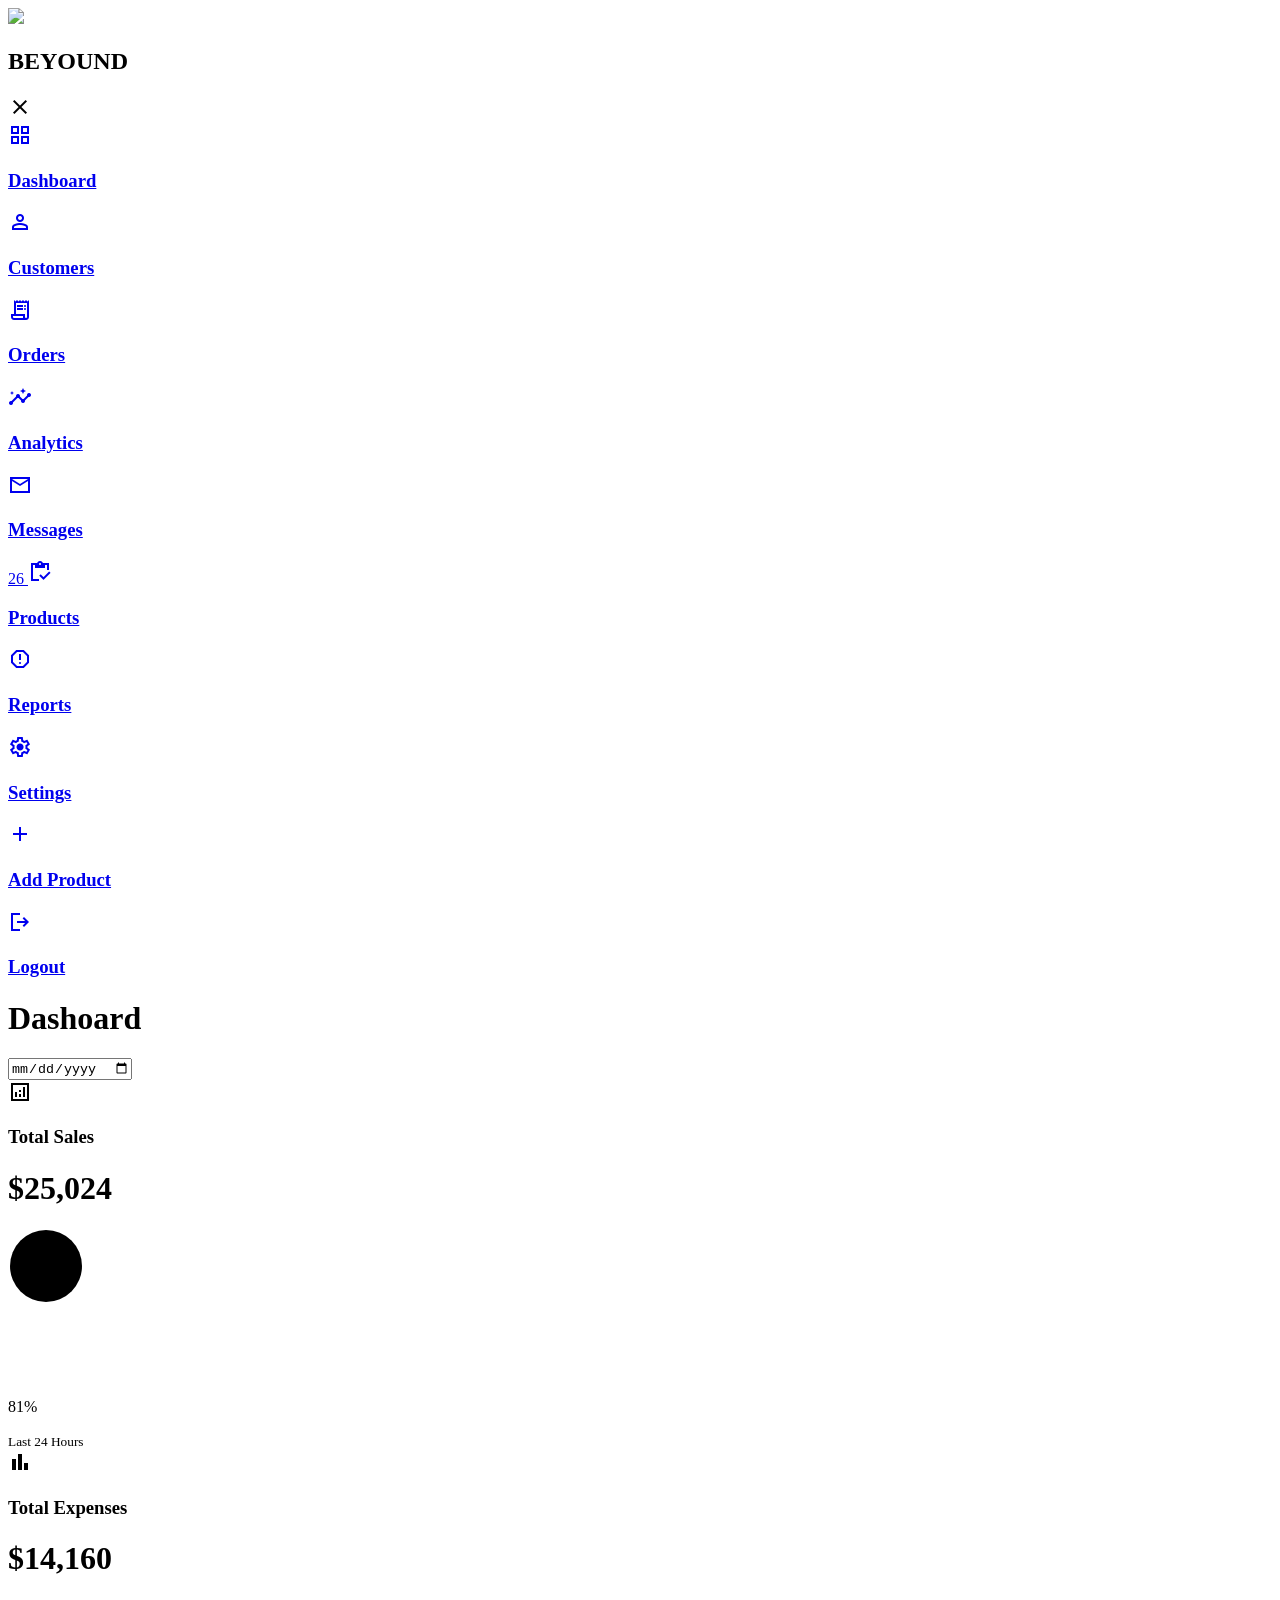
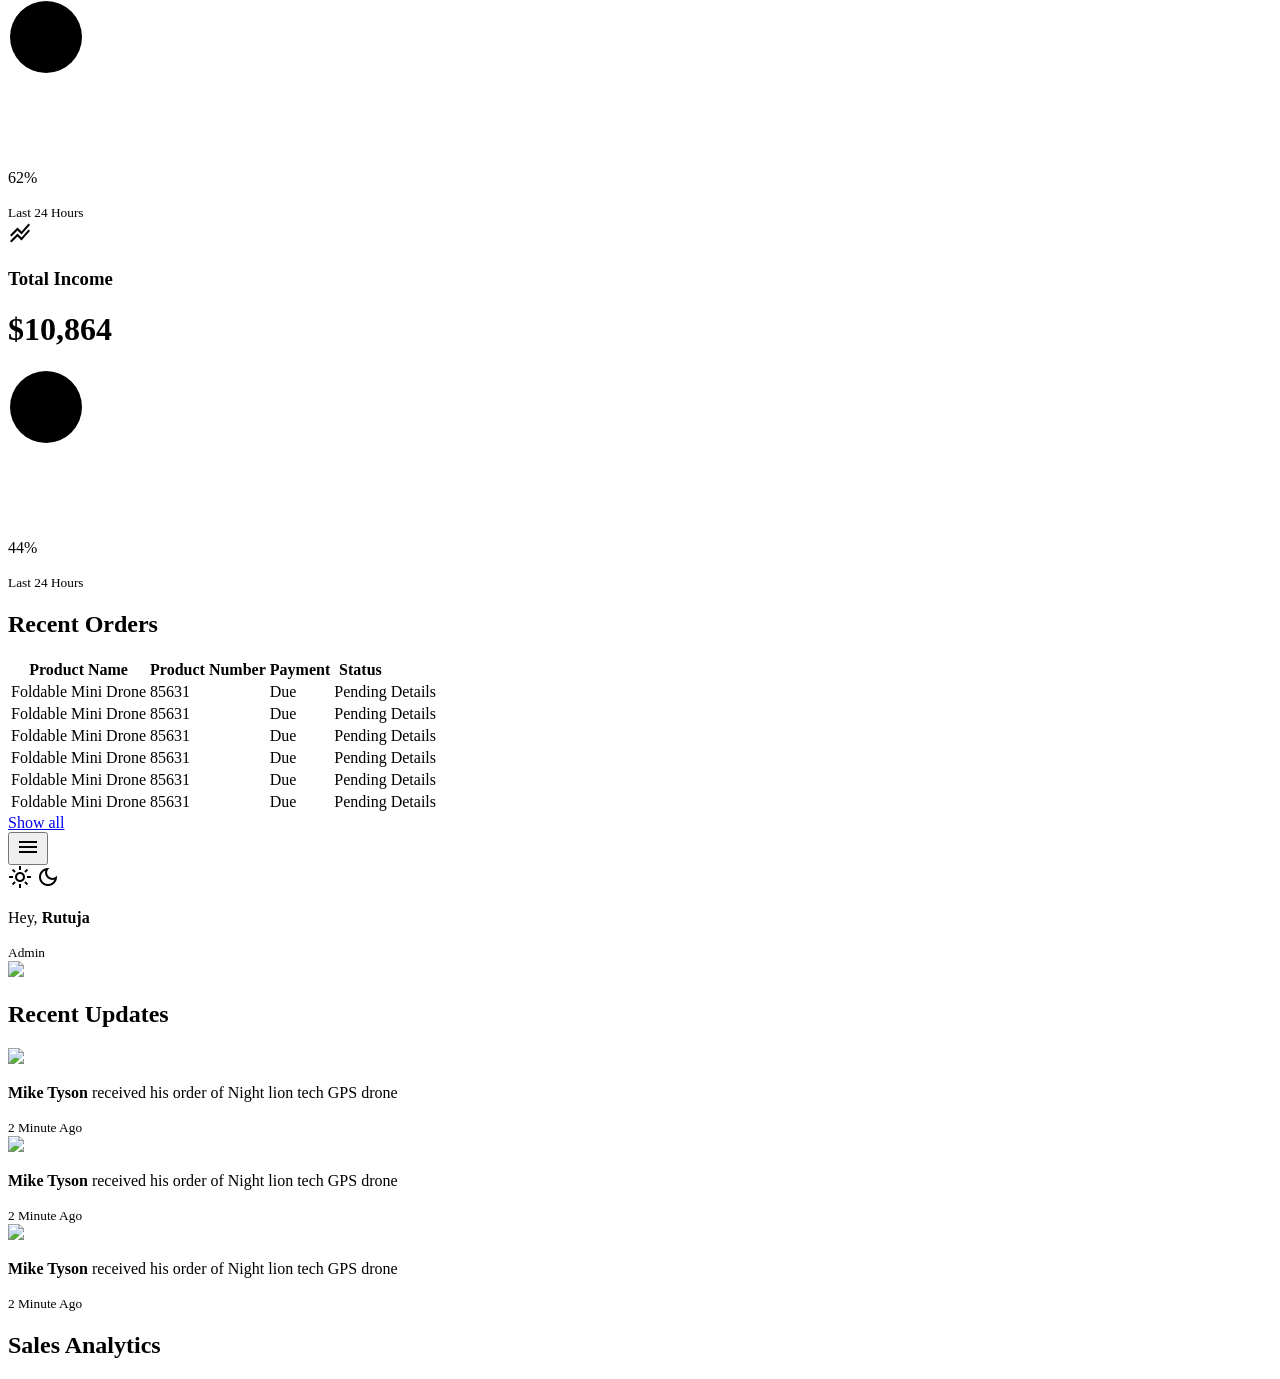
==== index.html @ d2205709 "Adding files" ====
<!DOCTYPE html>
<html>
    <head>
        <meta charset="UTF-8">
        <meta http-equiv="X-UA-COMPATIBLE" content="IE-edge">
        <meta name="viewport" content="width=device-width , initial-scale=1.0"> 
        <title>RESPONSIVE WEBSITE USING HTML CSS AND JAVASCRIPT</title>
        <link rel="stylesheet" href="https://fonts.googleapis.com/css2?family=Material+Symbols+Sharp" />
        <link rel="stylesheet" href="/PROJECT 1/style.css">
    </head>
    <body>
        <div class="container">
            <aside>
                <div class="top">
                    <div class="logo">
                        <img src="/PROJECT 1/images/logo.jpg">
                        <h2>BE<span class="danger">YOUND</span></h2>
                    </div>
                    <div class="close" id="close-btn">
                        <span class="material-symbols-sharp">close</span>
                    </div>
                    <div class="sidebar">
                        <a href="#">
                            <span class="material-symbols-sharp">grid_view</span>
                            <h3>Dashboard</h3>
                        </a>
                        <a href="#" class="active">
                            <span class="material-symbols-sharp">person_outline</span>
                            <h3>Customers</h3>
                        </a>
                        <a href="orders.html">
                            <span class="material-symbols-sharp">receipt_long</span>
                            <h3>Orders</h3>
                        </a>
                        <a href="#">
                            <span class="material-symbols-sharp">insights</span>
                            <h3>Analytics</h3>
                        </a>
                        <a href="#">
                            <span class="material-symbols-sharp">mail_outline</span>
                            <h3>Messages</h3>
                            <span class="message-count">26</span>
                        </a>
                        <a href="#">
                            <span class="material-symbols-sharp">inventory</span>
                            <h3>Products</h3>
                        </a>
                        <a href="#">
                            <span class="material-symbols-sharp">report_gmailerrorred</span>
                            <h3>Reports</h3>
                        </a>
                        <a href="#">
                            <span class="material-symbols-sharp">settings</span>
                            <h3>Settings</h3>
                        </a>
                        <a href="#">
                            <span class="material-symbols-sharp">add</span>
                            <h3>Add Product</h3>
                        </a>
                        <a href="#" class="logout">
                            <span class="material-symbols-sharp">logout</span>
                            <h3>Logout</h3>
                        </a>
                    </div>
                </div>
            </aside>
            <!----------------------END OF ASIDE--------------------->
            <main>
                <h1>Dashoard</h1>
                <div class="date">
                    <input type="date">
                </div>
                <div class="insights">
                    <div class="sales">
                        <span class="material-symbols-sharp">analytics</span>
                        <div class="middle">
                            <div class="left">
                               <h3>Total Sales</h3>
                               <h1>$25,024</h1>
                            </div>
                            <div class="progress">
                                <svg>
                                    <circle cx="38" cy="38" r="36"></circle>
                                </svg>
                                <div class="number">
                                    <p>81%</p>
                                </div>
                            </div>
                        </div>
                        <small class="text-muted">Last 24 Hours</small>
                    </div>
                    <!---------------------END OF SALES------------------>
                    <div class="expenses">
                        <span class="material-symbols-sharp">bar_chart</span>
                        <div class="middle">
                            <div class="left">
                               <h3>Total Expenses</h3>
                               <h1>$14,160</h1>
                            </div>
                            <div class="progress">
                                <svg>
                                    <circle cx="38" cy="38" r="36"></circle>
                                </svg>
                                <div class="number">
                                    <p>62%</p>
                                </div>
                            </div>
                        </div>
                        <small class="text-muted">Last 24 Hours</small>
                    </div>
                    <!---------------------END OF EXPENSES------------------>
                    <div class="income">
                        <span class="material-symbols-sharp">stacked_line_chart</span>
                        <div class="middle">
                            <div class="left">
                               <h3>Total Income</h3>
                               <h1>$10,864</h1>
                            </div>
                            <div class="progress">
                                <svg>
                                    <circle cx="38" cy="38" r="36"></circle>
                                </svg>
                                <div class="number">
                                    <p>44%</p>
                                </div>
                            </div>
                        </div>
                        <small class="text-muted">Last 24 Hours</small>
                    </div>
                    <!---------------------END OF INCOME------------------>
                </div>
                <!---------------------END OF INSIGHTS------------------->
                <div class="recent-orders">
                    <h2>Recent Orders</h2>
                    <table>
                        <thead>
                            <tr>
                                <th>Product Name</th>
                                <th>Product Number</th>
                                <th>Payment</th>
                                <th>Status</th>
                                <th></th>
                            </tr>
                        </thead>
                        <tbody>
                            <tr>
                                <td>Foldable Mini Drone</td>
                                <td>85631</td>
                                <td>Due</td>
                                <td class="warning">Pending</td>
                                <td class="primary">Details</td>
                            </tr>
                            <tr>
                                <td>Foldable Mini Drone</td>
                                <td>85631</td>
                                <td>Due</td>
                                <td class="warning">Pending</td>
                                <td class="primary">Details</td>
                            </tr>
                            <tr>
                                <td>Foldable Mini Drone</td>
                                <td>85631</td>
                                <td>Due</td>
                                <td class="warning">Pending</td>
                                <td class="primary">Details</td>
                            </tr>
                            <tr>
                                <td>Foldable Mini Drone</td>
                                <td>85631</td>
                                <td>Due</td>
                                <td class="warning">Pending</td>
                                <td class="primary">Details</td>
                            </tr>
                            <tr>
                                <td>Foldable Mini Drone</td>
                                <td>85631</td>
                                <td>Due</td>
                                <td class="warning">Pending</td>
                                <td class="primary">Details</td>
                            </tr>
                            <tr>
                                <td>Foldable Mini Drone</td>
                                <td>85631</td>
                                <td>Due</td>
                                <td class="warning">Pending</td>
                                <td class="primary">Details</td>
                            </tr>
                        </tbody>
                    </table>
                    <a href="#">Show all</a>
                </div>
            </main>
            <!---------------END OF MAIN----------------->
            <div class="right">
                <div class="top">
                    <button id="menu-btn">
                        <span class="material-symbols-sharp">menu</span>
                    </button>
                    <div class="theme-toogler">
                        <span class="material-symbols-sharp active">light_mode</span>
                        <span class="material-symbols-sharp">dark_mode</span>
                    </div>
                    <div class="profile">
                       <div class="info">
                            <p>Hey, <b>Rutuja</b></p>
                            <small class="text-muted">Admin</small>
                       </div>
                       <div class="profile-photo">
                             <img src="/PROJECT 1/images/profile.jpg">
                       </div>
                    </div>
                </div>
                <!---END OF TOP------>
                <div class="recent-updates">
                    <h2>Recent Updates</h2>
                    <div class="updates">
                        <div class="update">
                            <div class="profile-photo">
                                <img src="/PROJECT 1/images/profile1.jpg">
                            </div>
                            <div class="message">
                                 <p><b>Mike Tyson</b> received his order of Night lion tech GPS drone</p>
                                 <small class="text-muted">2 Minute Ago</small>
                            </div>
                        </div>
                        <div class="update">
                            <div class="profile-photo">
                                <img src="/PROJECT 1/images/profile2.jpeg">
                            </div>
                            <div class="message">
                                 <p><b>Mike Tyson</b> received his order of Night lion tech GPS drone</p>
                                 <small class="text-muted">2 Minute Ago</small>
                            </div>
                        </div>
                        <div class="update">
                            <div class="profile-photo">
                                <img src="/PROJECT 1/images/profile3.jpeg">
                            </div>
                            <div class="message">
                                 <p><b>Mike Tyson</b> received his order of Night lion tech GPS drone</p>
                                 <small class="text-muted">2 Minute Ago</small>
                            </div>
                        </div>
                    </div>
                </div>
                <!------------------END OF RECENT UPDATES------------------>
                <div class="sales-analytics">
                    <h2>Sales Analytics</h2>
                </div>
            </div>
        </div>


    </body>
</html>
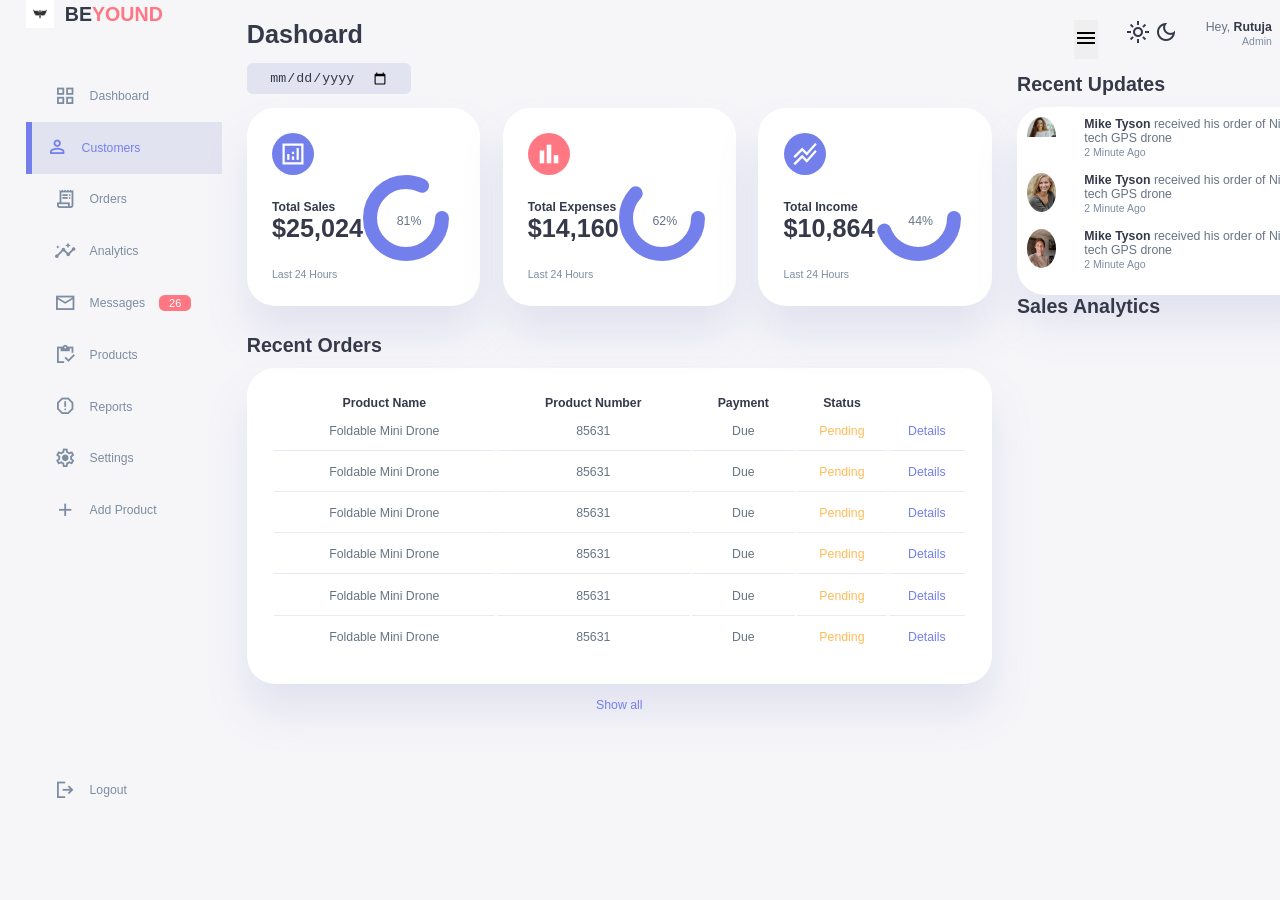
==== commit 5d1923a4: "Merge pull request #1 from Rishav-2310/main some changes" ====
--- a/index.html
+++ b/index.html
@@ -6,14 +6,14 @@
         <meta name="viewport" content="width=device-width , initial-scale=1.0"> 
         <title>RESPONSIVE WEBSITE USING HTML CSS AND JAVASCRIPT</title>
         <link rel="stylesheet" href="https://fonts.googleapis.com/css2?family=Material+Symbols+Sharp" />
-        <link rel="stylesheet" href="/PROJECT 1/style.css">
+        <link rel="stylesheet" href="style.css">
     </head>
     <body>
         <div class="container">
             <aside>
                 <div class="top">
                     <div class="logo">
-                        <img src="/PROJECT 1/images/logo.jpg">
+                        <img src="images/logo.jpg">
                         <h2>BE<span class="danger">YOUND</span></h2>
                     </div>
                     <div class="close" id="close-btn">
@@ -206,7 +206,7 @@
                             <small class="text-muted">Admin</small>
                        </div>
                        <div class="profile-photo">
-                             <img src="/PROJECT 1/images/profile.jpg">
+                             <img src="images/profile.jpg">
                        </div>
                     </div>
                 </div>
@@ -216,7 +216,7 @@
                     <div class="updates">
                         <div class="update">
                             <div class="profile-photo">
-                                <img src="/PROJECT 1/images/profile1.jpg">
+                                <img src="images/profile1.jpg">
                             </div>
                             <div class="message">
                                  <p><b>Mike Tyson</b> received his order of Night lion tech GPS drone</p>
@@ -225,7 +225,7 @@
                         </div>
                         <div class="update">
                             <div class="profile-photo">
-                                <img src="/PROJECT 1/images/profile2.jpeg">
+                                <img src="images/profile2.jpeg">
                             </div>
                             <div class="message">
                                  <p><b>Mike Tyson</b> received his order of Night lion tech GPS drone</p>
@@ -234,7 +234,7 @@
                         </div>
                         <div class="update">
                             <div class="profile-photo">
-                                <img src="/PROJECT 1/images/profile3.jpeg">
+                                <img src="images/profile3.jpeg">
                             </div>
                             <div class="message">
                                  <p><b>Mike Tyson</b> received his order of Night lion tech GPS drone</p>
--- a/style.css
+++ b/style.css
@@ -0,0 +1,377 @@
+@import url("https://fonts.googleapis.com/css2?family=poppins:wght@300;400;500;600;700;800&display=swap");
+/*-------------------Root varaibles--------------*/
+:root {
+    --color-primary: #7380ec;
+    --color-danger: #ff7782;
+    --color-success: #41f1b6;
+    --color-warning: #ffbb55;
+    --color-white: #fff;
+    --color-info-dark: #7d8da1;
+    --color-info-light: #dce1eb;
+    --color-dark: #363949;
+    --color-light: rgba(132, 139, 200, 0.18);
+    --color-primary-variant: #111e88;
+    --color-dark-variant: #677483;
+    --color-background: #f6f6f9;
+
+    --card-border-radius: 2rem;
+    --border-radius-1: 0.4rem;
+    --border-radius-2: 0.8rem;
+    --border-radius-3: 1.2rem;
+
+    --card-padding: 1.8rem;
+    --padding-1: 1.2rem;
+
+    --box-shadow: 0 2rem 3rem var(--color-light)
+}
+*{
+    margin: 0;
+    padding: 0;
+    outline: 0;
+    appearance: none;
+    border: 0;
+    text-decoration: none;
+    list-style: none;
+    box-sizing: border-box;
+}
+html {
+    font-size : 14px;
+}
+body {
+    width: 100vw;
+    height: 100vh;
+    font-family: poppins, sans-serif;
+    font-size: 0.88rem;
+    background: var(--color-background);
+    user-select: none;
+    overflow-x: hidden;
+    color:var(--color-dark);
+}
+.container{
+    display: grid;
+    width: 96%;
+    margin: 0 auto;
+    gap: 1.8rem;
+    grid-template-columns: 14rem auto 23rem;
+}
+a {
+    color: var(--color-black);
+}
+img {
+    display: block;
+    width: 100%;
+}
+h1 {
+    font-weight: 800;
+    font-size: 1.8rem;
+}
+h2 {
+    font-size: 1.4rem;
+}
+h3 {
+    font-size: 0.87rem;
+}
+h4 {
+    font-size: 0.8rem;
+}
+h5 {
+    font-size: 0.77rem;
+}
+small {
+    font-size: 0.75rem;
+}
+.profile-photo {
+    width: 2.8rem;
+    height: 2.8rem;
+    border-radius: 50%;
+    overflow: hidden;
+}
+.text-muted {
+    color:var(--color-info-dark);
+}
+p {
+    color:var(--color-dark-variant);
+}
+b {
+    color:var(--color-dark);
+}
+.primary {
+    color:var(--color-primary);
+}
+.danger {
+    color:var(--color-danger);
+}
+.success {
+    color:var(--color-success);
+}
+.warning {
+    color:var(--color-warning);
+}
+aside{
+    height:100vh;
+}
+aside.top {
+    background: white;
+    display: flex;
+    align-items: center;
+    justify-content: space-between;
+    margin-top:1.4rem;
+}
+aside .logo{
+    display:flex;
+    align-items:center;
+    gap:0.8rem;
+}
+aside .logo img {
+    width: 2rem;
+    height: 2rem;
+}
+aside .close {
+    display:none;
+}
+
+/*=====================sidebar=====================*/
+aside .sidebar {
+    display:flex;
+    flex-direction:column;
+    height:86vh;
+    position:relative;
+    top:3rem;
+}
+aside h3{
+    font-weight:500;
+}
+aside .sidebar a{
+    display:flex;
+    color:var(--color-info-dark);
+    margin-left:2rem;
+    gap:1rem;
+    align-items:center;
+    position:relative;
+    height:3.7rem;
+    transition:all 300ms ease;
+}
+aside .sidebar a span {
+    font-size:1.6rem;
+    transition:all 300ms ease;
+}
+aside .sidebar .logout {
+    position:absolute;
+    bottom:2rem;
+    width:100%;
+}
+aside .sidebar a.active{
+    background:var(--color-light);
+    color:var(--color-primary);
+    margin-left:0;
+}
+aside .sidebar a.active:before{
+    content:"";
+    width:6px;
+    height:100%;
+    background:var(--color-primary);
+}
+aside .sidebar a.active span {
+    color:var(--color-primary);
+    margin-left:calc(1rem-3px);
+}
+aside .sidebar a:hover{
+    color:var(--color-primary);
+}
+aside .sidebar a:hover span {
+    margin-left:1rem;
+}
+aside .sidebar .message-count {
+    background:var(--color-danger);
+    color:var(--color-white);
+    padding:2px 10px;
+    font-size:11px;
+    border-radius:var(--border-radius-1);
+}
+
+/*=====================MAIN======================*/
+main {
+    margin-top:1.4rem;
+}
+main .date{
+    display:inline-block;
+    background:var(--color-light);
+    border-radius:var(--border-radius-1);
+    margin-top:1rem;
+    padding:0.5rem 1.6rem;
+}
+main .date input[type="date"] {
+    background:transparent;
+    color:var(--color-dark);
+}
+main .insights {
+    display:grid;
+    grid-template-columns:repeat(3, 1fr);
+    gap:1.6rem;
+}
+main .insights > div {
+    background:var(--color-white);
+    padding:var(--card-padding);
+    border-radius:var(--card-border-radius);
+    margin-top:1rem;
+    box-shadow:var(--box-shadow);
+    transition:all 300ms ease;
+}
+main .insights > div:hover {
+    box-shadow:none;
+}
+main .insights > div span {
+    background:var(--color-primary);
+    padding:0.5rem;
+    border-radius:50%;
+    color:var(--color-white);
+    font-size:2rem;
+}
+main .insights > div.expenses span {
+    background:var(--color-danger);
+}
+main .insights > div.incomes span {
+    background:var(--color-success);
+}
+main .insights > div .middle {
+    display:flex;
+    align-items:center;
+    justify-content:space-between;
+}
+main .insights .progress {
+    position:relative;
+    width:92px;
+    height:92px;
+    border-radius:50%;
+}
+main .insights svg {
+    width:7rem;
+    height:7rem;
+}
+main .insights svg circle {
+    fill:none;
+    stroke:var(--color-primary);
+    stroke-width:14;
+    stroke-linecap:round;
+    transform:translate(5px, 5px);
+    stroke-dasharray:226;
+    stroke-dashoffset:226;
+}
+main .insights .sales svg circle {
+    stroke-dasharray: 226;
+    stroke-dashoffset: 40;
+}
+main .insights .expenses svg circle {
+    stroke-dasharray: 226;
+    stroke-dashoffset: 86;
+}
+main .insights .income svg circle {
+    stroke-dasharray: 226;
+    stroke-dashoffset: 126;
+}
+main .insights .progress .number {
+    position:absolute;
+    top:0;
+    left:0;
+    height:100%;
+    width:100%;
+    display:flex;
+    justify-content:center;
+    align-items:center;
+}
+/*======================RECENTS ORDERS=====================*/
+main .recent-orders {
+    margin-top:2rem;
+}
+main .recent-orders h2{
+    margin-bottom:0.8rem;
+}
+main .recent-orders table {
+    background:var(--color-white);
+    width:100%;
+    border-radius:var(--card-border-radius);
+    padding:var(--card-padding);
+    text-align:center;
+    box-shadow:var(--box-shadow);
+    transition:all 300ms ease;
+}
+main .recent-orders table:hover {
+    box-shadow:none;
+}
+main table tbody td {
+    height:2.8rem;
+    border-bottom:1px solid var(--color-light);
+    color:var(--color-dark-variant);
+}
+main table tbody tr:last-child td {
+    border:none;
+}
+main .recent-orders a {
+    text-align:center;
+    display:block;
+    margin:1rem auto;
+    color:var(--color-primary);
+}
+/*========================RIGHT=====================*/
+.right {
+    margin-top:1.4rem;
+}
+.right .top {
+    display:flex;
+    justify-content:end;
+    gap:2rem;
+}
+.right .top .button {
+    display:none;
+}
+.right .theme-toggle {
+    background:var(--color-light);
+    display:flex;
+    justify-content:space-between;
+    align-items:center;
+    height:1.6rem;
+    width:4.2rem;
+    cursor:pointer;
+    border-radius:var(--border-radius-1);
+}
+.right .theme-toogle span {
+    font-size:1.2rem;
+    width:50%;
+    height:100%;
+    display:flex;
+    align-items:center;
+    justify-content:center;
+}
+.right .theme-toogle span.active{
+    background:var(--color-primary);
+    color:white;
+    border-radius:var(--border-radius-1);
+}
+.right .top .profile {
+    display:flex;
+    gap:2rem;
+    text-align:right;
+}
+/*====================RECENT UPDATES ====================*/
+.right .recent-updates {
+    margin-top:1rem;
+}
+.right .recent-updates h2 {
+    margin-bottom: 0.8rem;
+}
+.right .recent-updates .updates {
+    background:var(--color-white);
+    padding:10px 10px 10px;
+    border-radius:var(--card-border-radius);
+    box-shadow:var(--box-shadow);
+    transition:all 300ms ease;
+}
+.right .recent-updates .updates:hover {
+    box-shadow:none;
+}
+.right .recent-updates .updates .update {
+    display:flex;
+    grid-template-columns:2.6rem auto;
+    gap:2rem;
+    margin-bottom:1rem;
+}
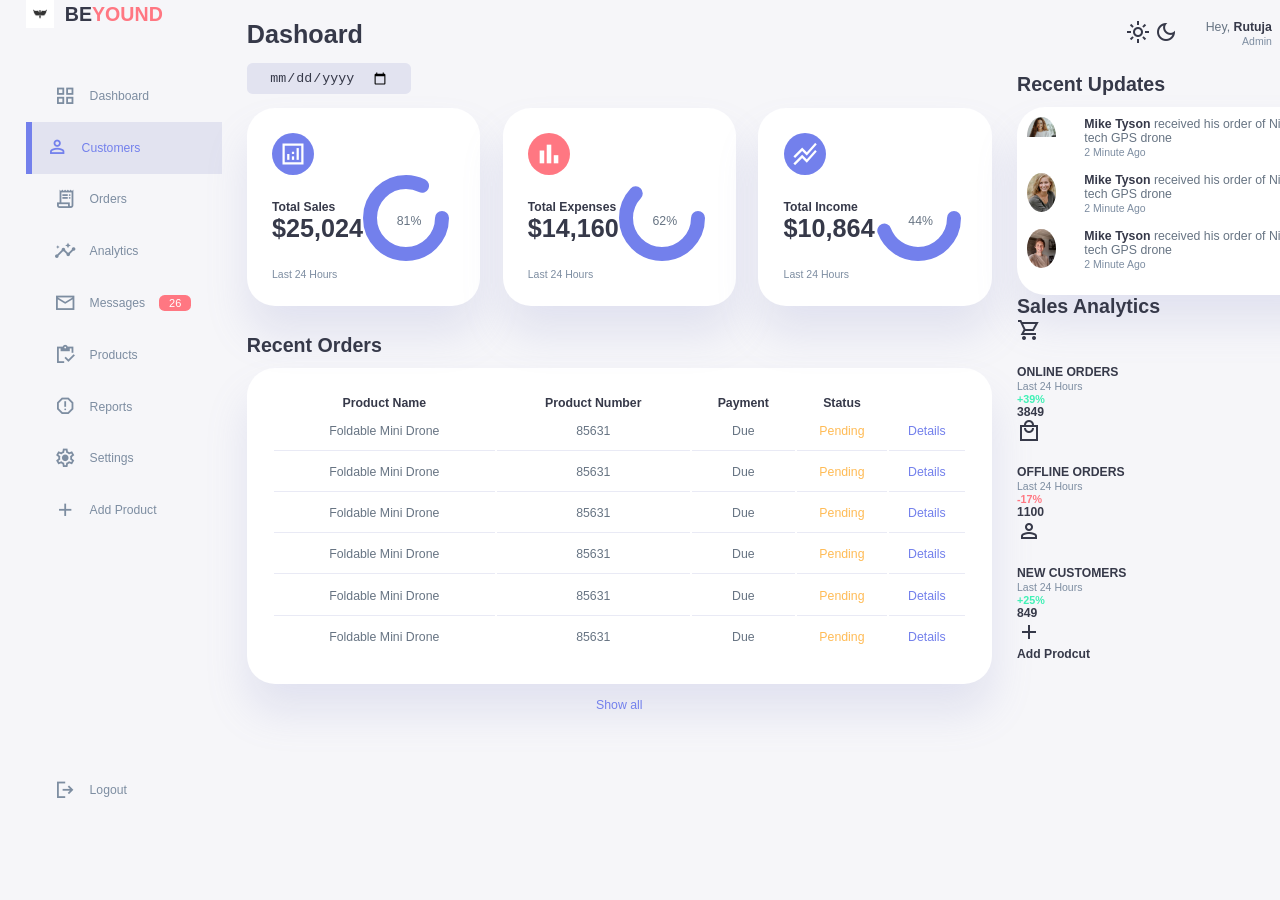
==== commit d19d3bcc: "move forward" ====
--- a/index.html
+++ b/index.html
@@ -194,7 +194,7 @@
             <div class="right">
                 <div class="top">
                     <button id="menu-btn">
-                        <span class="material-symbols-sharp">menu</span>
+                        <!-- <span class="material-symbols-sharp">menu</span> -->
                     </button>
                     <div class="theme-toogler">
                         <span class="material-symbols-sharp active">light_mode</span>
@@ -245,7 +245,52 @@
                 </div>
                 <!------------------END OF RECENT UPDATES------------------>
                 <div class="sales-analytics">
-                    <h2>Sales Analytics</h2>
+                     <h2>Sales Analytics</h2>
+                     <div class="item online">
+                          <div class="icon">
+                              <span class="material-symbols-sharp">shopping_cart</span>
+                          </div>
+                          <div class="right">
+                               <div class-info>
+                                    <h3>ONLINE ORDERS</h3>
+                                    <small class="text-muted">Last 24 Hours</small>
+                               </div>
+                               <h5 class="success">+39%</h5>
+                               <h3>3849</h3>
+                          </div>
+                     </div>
+                      <div class="item offline">
+                          <div class="icon">
+                              <span class="material-symbols-sharp">local_mall</span>
+                          </div>
+                          <div class="right">
+                               <div class-info>
+                                    <h3>OFFLINE ORDERS</h3>
+                                    <small class="text-muted">Last 24 Hours</small>
+                               </div>
+                               <h5 class="danger">-17%</h5>
+                               <h3>1100</h3>
+                          </div>
+                     </div>
+                      <div class="item customers">
+                          <div class="icon">
+                              <span class="material-symbols-sharp">person</span>
+                          </div>
+                          <div class="right">
+                               <div class-info>
+                                    <h3>NEW CUSTOMERS</h3>
+                                    <small class="text-muted">Last 24 Hours</small>
+                               </div>
+                               <h5 class="success">+25%</h5>
+                               <h3>849</h3>
+                          </div>
+                     </div>
+                     <div class="item add-product">
+                        <div>
+                            <span class="material-symbols-sharp">add</span>
+                            <h3>Add Prodcut</h3>
+                        </div>
+                     </div>
                 </div>
             </div>
         </div>
--- a/style.css
+++ b/style.css
@@ -374,4 +374,5 @@
     grid-template-columns:2.6rem auto;
     gap:2rem;
     margin-bottom:1rem;
-}+}
+/*=================SALES ANALYTICS=================*/
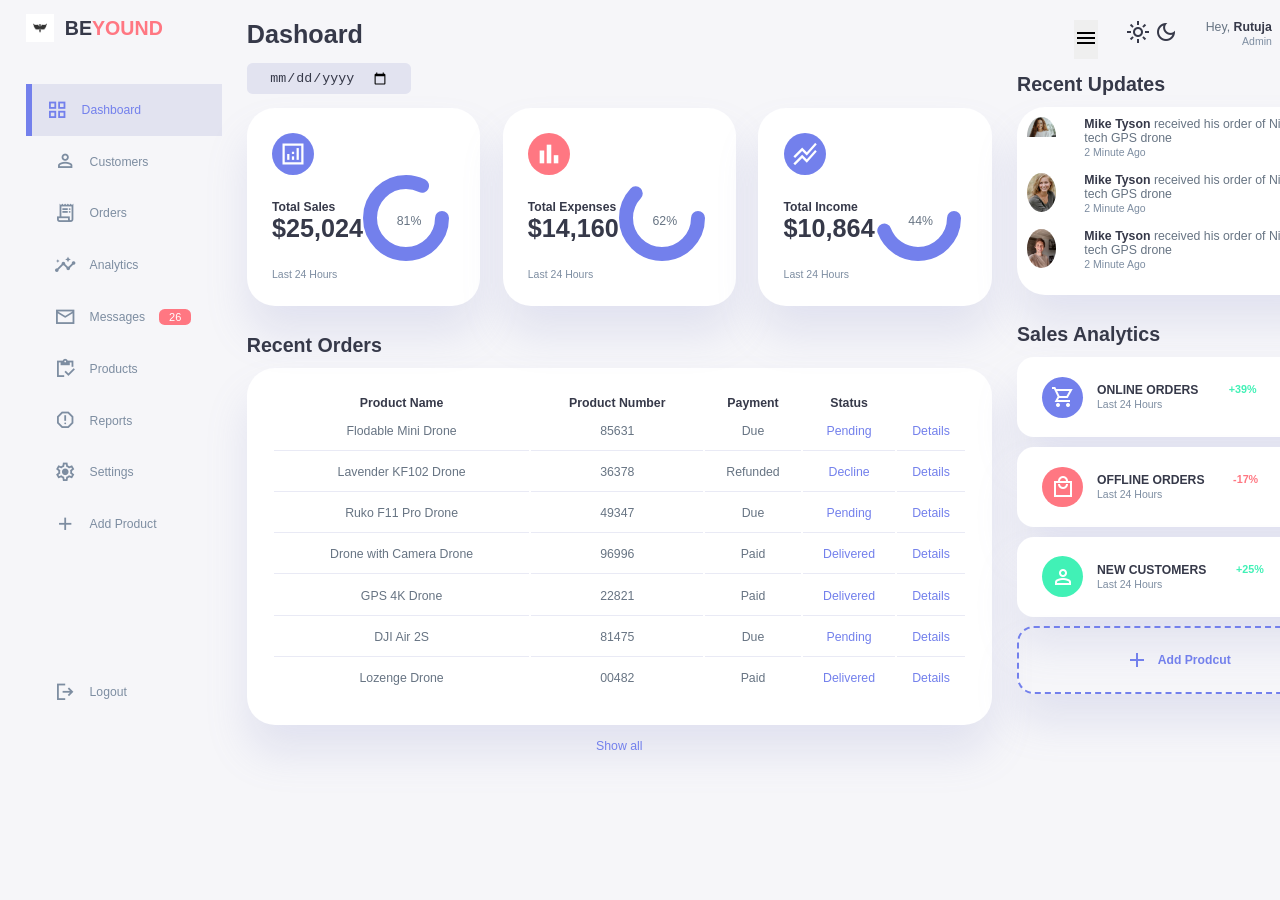
==== commit aa63cd81: "complete project" ====
--- a/index.html
+++ b/index.html
@@ -20,15 +20,15 @@
                         <span class="material-symbols-sharp">close</span>
                     </div>
                     <div class="sidebar">
-                        <a href="#">
+                        <a href="#" class="active">
                             <span class="material-symbols-sharp">grid_view</span>
                             <h3>Dashboard</h3>
                         </a>
-                        <a href="#" class="active">
+                        <a href="#">
                             <span class="material-symbols-sharp">person_outline</span>
                             <h3>Customers</h3>
                         </a>
-                        <a href="orders.html">
+                        <a href="#">
                             <span class="material-symbols-sharp">receipt_long</span>
                             <h3>Orders</h3>
                         </a>
@@ -143,48 +143,48 @@
                             </tr>
                         </thead>
                         <tbody>
-                            <tr>
-                                <td>Foldable Mini Drone</td>
-                                <td>85631</td>
-                                <td>Due</td>
-                                <td class="warning">Pending</td>
-                                <td class="primary">Details</td>
-                            </tr>
-                            <tr>
-                                <td>Foldable Mini Drone</td>
-                                <td>85631</td>
-                                <td>Due</td>
-                                <td class="warning">Pending</td>
-                                <td class="primary">Details</td>
-                            </tr>
-                            <tr>
-                                <td>Foldable Mini Drone</td>
-                                <td>85631</td>
-                                <td>Due</td>
-                                <td class="warning">Pending</td>
-                                <td class="primary">Details</td>
-                            </tr>
-                            <tr>
-                                <td>Foldable Mini Drone</td>
-                                <td>85631</td>
-                                <td>Due</td>
-                                <td class="warning">Pending</td>
-                                <td class="primary">Details</td>
-                            </tr>
-                            <tr>
-                                <td>Foldable Mini Drone</td>
-                                <td>85631</td>
-                                <td>Due</td>
-                                <td class="warning">Pending</td>
-                                <td class="primary">Details</td>
-                            </tr>
-                            <tr>
-                                <td>Foldable Mini Drone</td>
-                                <td>85631</td>
-                                <td>Due</td>
-                                <td class="warning">Pending</td>
-                                <td class="primary">Details</td>
-                            </tr>
+                            <!--<tr>
+                                <td>Foldable Mini Drone</td>
+                                <td>85631</td>
+                                <td>Due</td>
+                                <td class="warning">Pending</td>
+                                <td class="primary">Details</td>
+                            </tr>
+                            <tr>
+                                <td>Foldable Mini Drone</td>
+                                <td>85631</td>
+                                <td>Due</td>
+                                <td class="warning">Pending</td>
+                                <td class="primary">Details</td>
+                            </tr>
+                            <tr>
+                                <td>Foldable Mini Drone</td>
+                                <td>85631</td>
+                                <td>Due</td>
+                                <td class="warning">Pending</td>
+                                <td class="primary">Details</td>
+                            </tr>
+                            <tr>
+                                <td>Foldable Mini Drone</td>
+                                <td>85631</td>
+                                <td>Due</td>
+                                <td class="warning">Pending</td>
+                                <td class="primary">Details</td>
+                            </tr>
+                            <tr>
+                                <td>Foldable Mini Drone</td>
+                                <td>85631</td>
+                                <td>Due</td>
+                                <td class="warning">Pending</td>
+                                <td class="primary">Details</td>
+                            </tr>
+                            <tr>
+                                <td>Foldable Mini Drone</td>
+                                <td>85631</td>
+                                <td>Due</td>
+                                <td class="warning">Pending</td>
+                                <td class="primary">Details</td>
+                            </tr>-->
                         </tbody>
                     </table>
                     <a href="#">Show all</a>
@@ -194,9 +194,9 @@
             <div class="right">
                 <div class="top">
                     <button id="menu-btn">
-                        <!-- <span class="material-symbols-sharp">menu</span> -->
+                        <span class="material-symbols-sharp">menu</span>
                     </button>
-                    <div class="theme-toogler">
+                    <div class="theme-toggler">
                         <span class="material-symbols-sharp active">light_mode</span>
                         <span class="material-symbols-sharp">dark_mode</span>
                     </div>
@@ -294,7 +294,9 @@
                 </div>
             </div>
         </div>
-
-
+    
+      <script src="orders.js" defer></script>
+      <script src="index.js" defer></script>
+     
     </body>
 </html>
--- a/style.css
+++ b/style.css
@@ -24,6 +24,15 @@
 
     --box-shadow: 0 2rem 3rem var(--color-light)
 }
+/*------------------------DARK THEME VARAIBLES----------------*/
+.dark-theme-variables{
+    --color-background:#181a1e;
+    --color-white:#202528;
+    --color-dark:#edeffd;
+    --color-dark-variant:#a3bdcc;
+    --color-light:rgba(0,0,0,0.4);
+    --box-shadow:0 2rem 3rem var(--color-light);
+}
 *{
     margin: 0;
     padding: 0;
@@ -111,7 +120,6 @@
     height:100vh;
 }
 aside.top {
-    background: white;
     display: flex;
     align-items: center;
     justify-content: space-between;
@@ -121,6 +129,7 @@
     display:flex;
     align-items:center;
     gap:0.8rem;
+    padding-top:1rem;
 }
 aside .logo img {
     width: 2rem;
@@ -157,7 +166,7 @@
 }
 aside .sidebar .logout {
     position:absolute;
-    bottom:2rem;
+    bottom:10rem;
     width:100%;
 }
 aside .sidebar a.active{
@@ -334,7 +343,7 @@
     cursor:pointer;
     border-radius:var(--border-radius-1);
 }
-.right .theme-toogle span {
+.right .theme-toggle span {
     font-size:1.2rem;
     width:50%;
     height:100%;
@@ -342,7 +351,7 @@
     align-items:center;
     justify-content:center;
 }
-.right .theme-toogle span.active{
+.right .theme-toggle span.active{
     background:var(--color-primary);
     color:white;
     border-radius:var(--border-radius-1);
@@ -376,3 +385,200 @@
     margin-bottom:1rem;
 }
 /*=================SALES ANALYTICS=================*/
+.right .sales-analytics {
+    margin-top:2rem;
+}
+.right .sales-analytics h2 {
+    margin-bottom:0.8rem;
+}
+.right .sales-analytics .item {
+    background:var(--color-white);
+    display:flex;
+    align-items:center;
+    gap:1rem;
+    margin-bottom:0.7rem;
+    padding:1.4rem var(--card-padding);
+    border-radius:var(--border-radius-3);
+    box-shadow:var(--box-shadow);
+    transition: all 300ms ease;
+}
+.right .sales-analytics .item:hover {
+    box-shadow:none;
+}
+.right .sales-analytics .item .right {
+    display:flex;
+    justify-content:space-between;
+    align-items:start;
+    margin:0;
+    width:100%;
+}
+.right .sales-analytics .item .icon {
+    padding:0.6rem;
+    color:var(--color-white);
+    border-radius:50%;
+    background:var(--color-primary);
+    display:flex;
+}
+.right .sales-analytics .item.offline .icon {
+    background:var(--color-danger);
+}
+.right .sales-analytics .item.customers .icon {
+    background:var(--color-success);
+}
+.right .sales-analytics .add-product {
+    background-color:transparent;
+    border: 2px dashed var(--color-primary);
+    color:var(--color-primary);
+    display:flex;
+    align-items:center;
+    justify-content:center;
+}
+.right .sales-analytics .add-product:hover {
+     background:var(--color-primary);
+     color:white;
+}
+.right .sales-analytics .add-product div {
+    display:flex;
+    align-items:center;
+    gap:0.6rem;
+}
+.right .sales-analytics .add-product div h3{
+    font-weight:600;
+}
+/*=====================MEDIA QUERIES=====================*/
+@media screen and (max-width:1200px){
+    .conatiner{
+        width:94%;
+        grid-template-columns:7rem auto 23rem;
+    }
+    aside .logo h2 {
+        display:none;
+    }
+    aside .sidebar h3 {
+        display:none;
+    }
+    aside .sidebar a {
+        width:5.6rem;
+    }
+    aside .sidebar a:last-child {
+        position:relative;
+        margin-top:1.8rem;
+    }
+    main .insights {
+        grid-template-columns:1fr;
+        gap:0;
+    }
+    main .recent-orders {
+        width:94%;
+        position:absolute;
+        left:50%;
+        transform:translateX(-50%);
+        margin:2rem 0 0 0.8rem;
+    }
+    main .recent-orders table {
+        width:83vw;
+    }
+    main table thead tr th:last-child,
+    main table thead tr th:first-child{
+        display:none;
+    }
+    main table tbody tr th:last-child,
+    main table tbody tr th:first-child{
+        display:none;
+    }
+    /*===================MEDIA QUERIES==========================*/
+    @media screen and (max-width:768px){
+        .container{
+            width:100%;
+            grid-template-columns: 1fr;
+        }
+        aside {
+            position:fixed;
+            left:-100%;
+            background:var(--color-white);
+            width:18rem;
+            z-index:3;
+            box-shadow:1rem 3rem 4rem var(--color-light);
+            height:100vh;
+            padding-right:var(--card-padding);
+            display:none;
+            animation:showMenu 400ms ease forwards;
+        }
+        @keyframes showMenu {
+            to{
+                left:0;
+             }
+        }
+        aside.logo{
+            margin-left:1rem;
+        }
+        aside .logo h2{
+            display:inline;
+        }
+        aside .sidebar h3{
+            display:inline;
+        }
+        aside .sidebar a{
+            width:100%;
+            height:3.4rem;
+        }
+        aside .sidebar a:last-child {
+            position:absolute;
+            bottom:5rem;
+        }
+        aside .close {
+            display:inline-block;
+            cursor:pointer;
+        }
+        main {
+            margin-top:8rem;
+            padding:0 1rem;
+        }
+        main .recent-orders {
+            position:relative;
+            margin:3rem 0 0 0;
+            width:100%;
+        }
+        main .recent-orders table {
+            width:100%;
+            margin:0;
+        }
+        .right {
+            width:94%;
+            margin:0 auto 4rem; 
+        }
+        .right .top {
+            position:fixed;
+            top:0;
+            left:0;
+            align-items:center;
+            padding:0 0.8rem;
+            height:4.6rem;
+            background:var(--color-white);
+            width:100%;
+            margin:0;
+            z-index:2;
+            box-shadow: 0 1rem 1rem var(--color-light);
+        }
+        .right .top .theme .toggler {
+            width:4.4rem;
+            position:relative;
+            left:66%;
+        }
+        .right .profile .info {
+            display:none;
+        }
+        .right .top button {
+            display:inline-block;
+            background:transparent;
+            cursor:pointer;
+            color:var(--color-dark);
+            position:absolute;
+            left:1rem;
+        }
+        .right .top button span {
+            font-size:2rem;
+        }
+    }
+
+}
